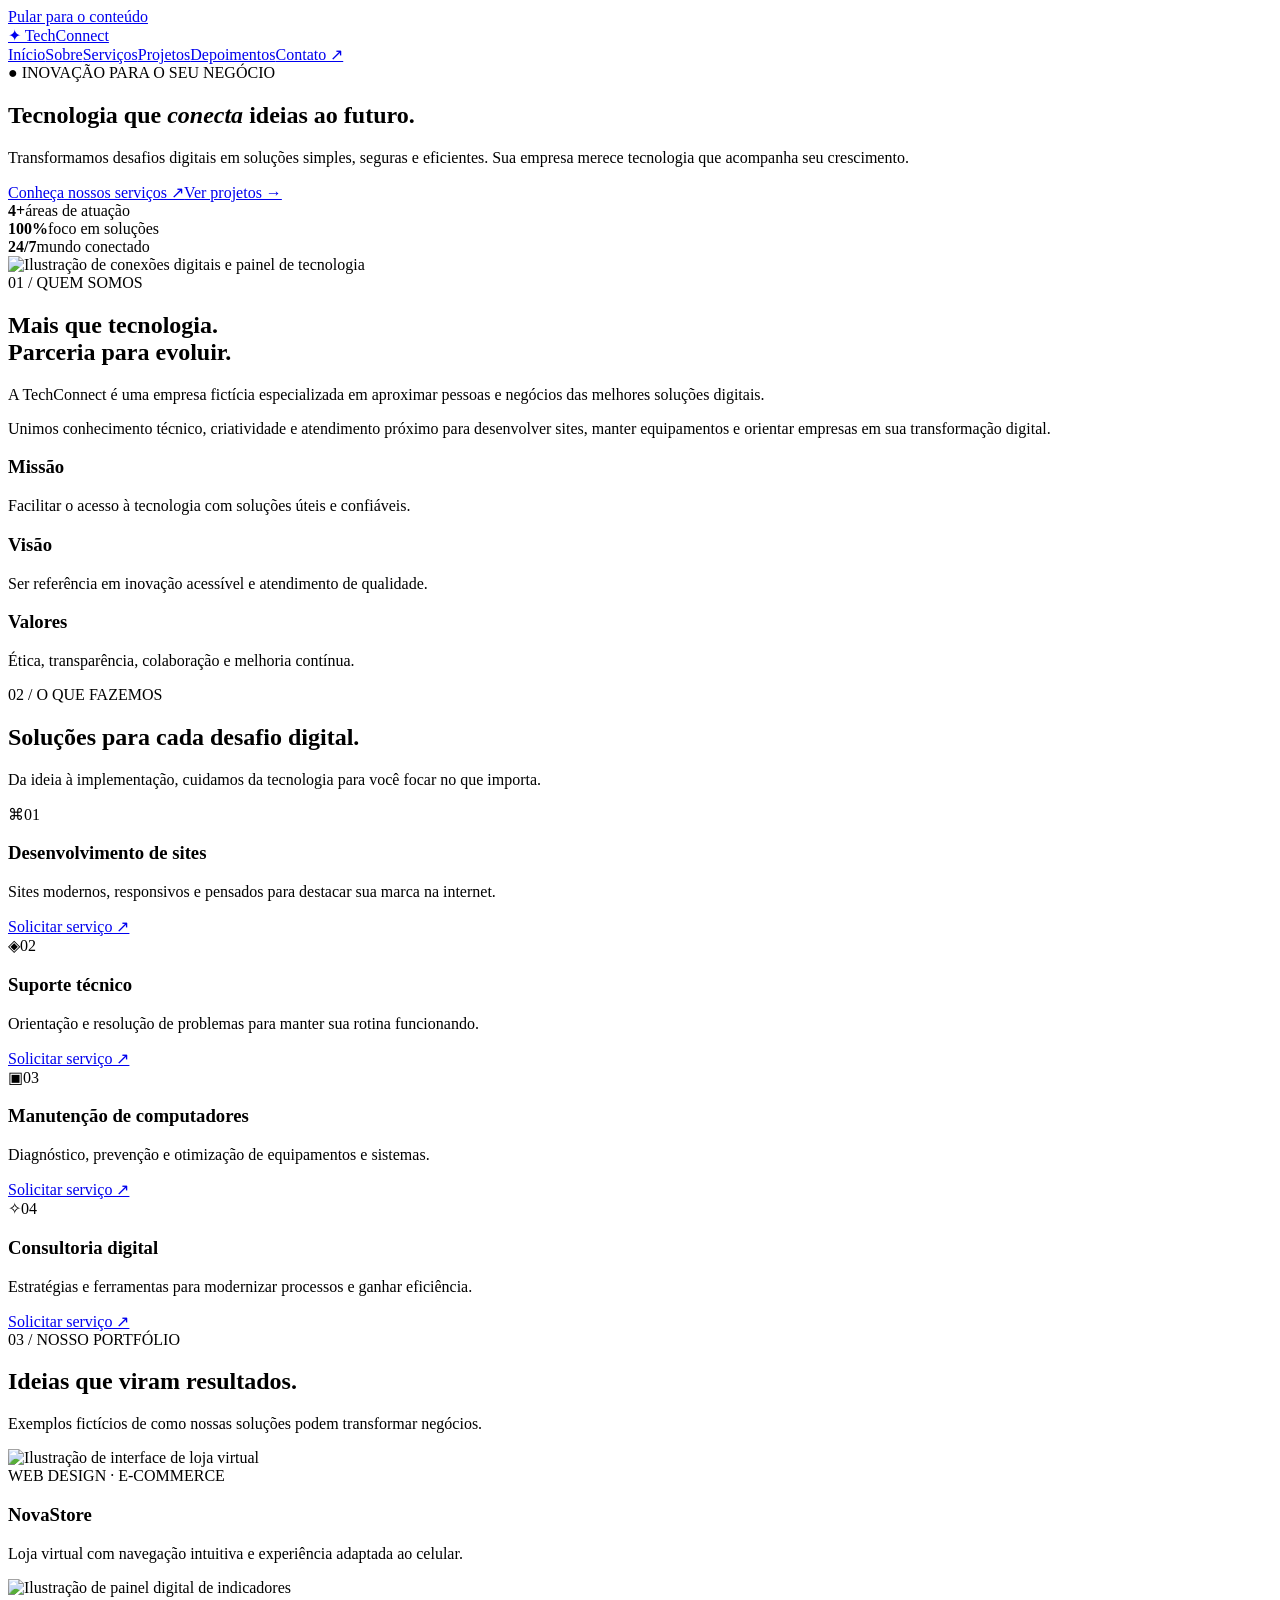
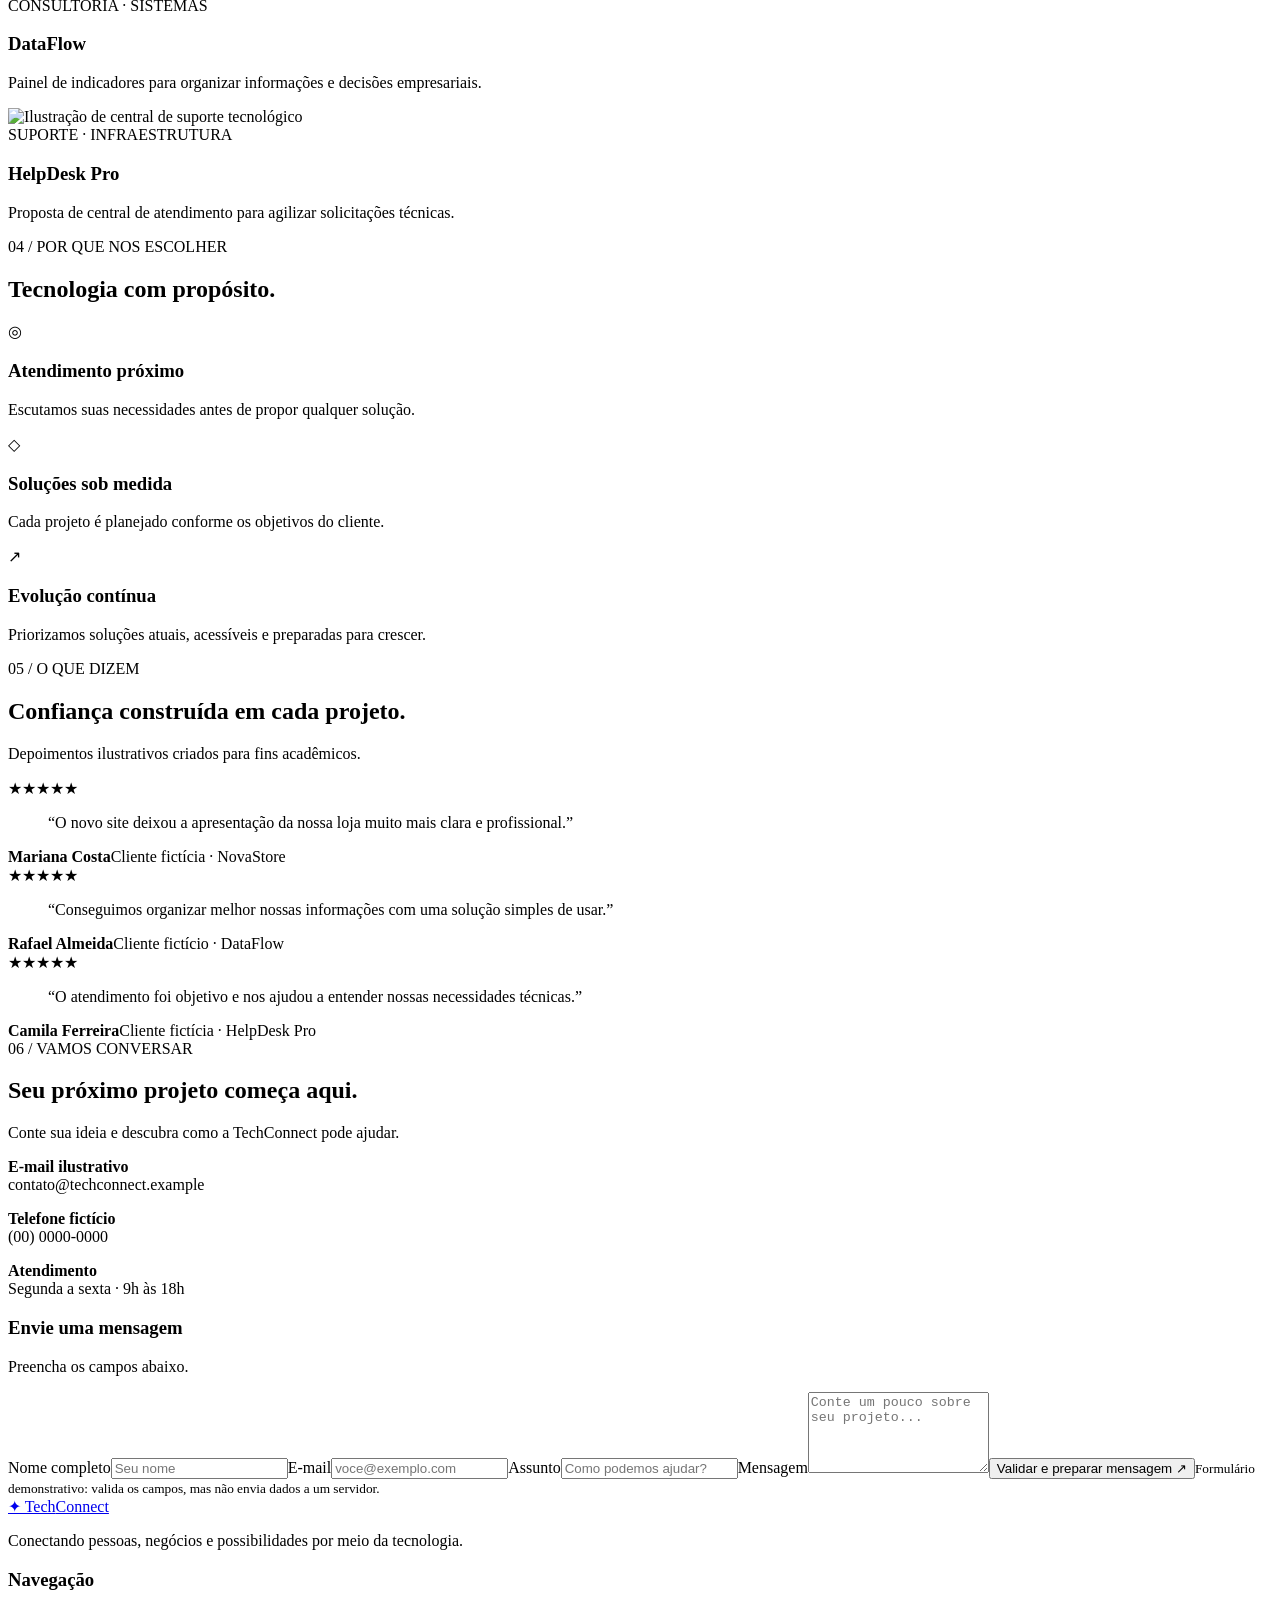
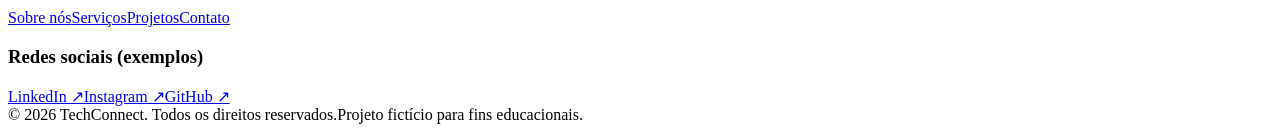
==== TechConnect/index.html @ 845e2096 "Adiciona site TechConnect - HTML" ====
<!doctype html>
<html lang="pt-BR">
<head>
<meta charset="utf-8"><meta name="viewport" content="width=device-width, initial-scale=1">
<meta name="description" content="TechConnect: suporte técnico, criação de sites e soluções digitais.">
<title>TechConnect | Tecnologia que impulsiona</title><link rel="stylesheet" href="css/estilo.css">
</head><body>
<a class="skip-link" href="#conteudo">Pular para o conteúdo</a>
<header class="cabecalho"><div class="container barra"><a class="marca" href="#inicio">✦ Tech<span>Connect</span></a><nav aria-label="Navegação principal"><a href="#inicio">Início</a><a href="#sobre">Sobre</a><a href="#servicos">Serviços</a><a href="#projetos">Projetos</a><a href="#depoimentos">Depoimentos</a><a href="#contato">Contato ↗</a></nav></div></header>
<main id="conteudo">
<section class="hero" id="inicio"><div class="container hero-grid"><div><span class="etiqueta">● INOVAÇÃO PARA O SEU NEGÓCIO</span><h1>Tecnologia que <em>conecta</em> ideias ao futuro.</h1><p>Transformamos desafios digitais em soluções simples, seguras e eficientes. Sua empresa merece tecnologia que acompanha seu crescimento.</p><div class="acoes"><a class="botao primario" href="#servicos">Conheça nossos serviços ↗</a><a class="botao secundario" href="#projetos">Ver projetos →</a></div><div class="hero-dados"><div><strong>4+</strong><span>áreas de atuação</span></div><div><strong>100%</strong><span>foco em soluções</span></div><div><strong>24/7</strong><span>mundo conectado</span></div></div></div><div class="hero-arte"><img src="imagens/tecnologia.svg" alt="Ilustração de conexões digitais e painel de tecnologia"></div></div></section>
<section class="secao" id="sobre"><div class="container sobre-grid"><div><span class="sobretitulo">01 / QUEM SOMOS</span><h2>Mais que tecnologia.<br><span>Parceria para evoluir.</span></h2></div><div><p class="texto-destaque">A TechConnect é uma empresa fictícia especializada em aproximar pessoas e negócios das melhores soluções digitais.</p><p>Unimos conhecimento técnico, criatividade e atendimento próximo para desenvolver sites, manter equipamentos e orientar empresas em sua transformação digital.</p><div class="valores"><article><h3>Missão</h3><p>Facilitar o acesso à tecnologia com soluções úteis e confiáveis.</p></article><article><h3>Visão</h3><p>Ser referência em inovação acessível e atendimento de qualidade.</p></article><article><h3>Valores</h3><p>Ética, transparência, colaboração e melhoria contínua.</p></article></div></div></div></section>
<section class="secao fundo-claro" id="servicos"><div class="container"><div class="titulo-secao"><div><span class="sobretitulo">02 / O QUE FAZEMOS</span><h2>Soluções para cada <span>desafio digital.</span></h2></div><p>Da ideia à implementação, cuidamos da tecnologia para você focar no que importa.</p></div><div class="grade servicos"><article class="cartao"><span class="icone-servico">⌘</span><span class="numero">01</span><h3>Desenvolvimento de sites</h3><p>Sites modernos, responsivos e pensados para destacar sua marca na internet.</p><a href="#contato">Solicitar serviço ↗</a></article><article class="cartao"><span class="icone-servico">◈</span><span class="numero">02</span><h3>Suporte técnico</h3><p>Orientação e resolução de problemas para manter sua rotina funcionando.</p><a href="#contato">Solicitar serviço ↗</a></article><article class="cartao"><span class="icone-servico">▣</span><span class="numero">03</span><h3>Manutenção de computadores</h3><p>Diagnóstico, prevenção e otimização de equipamentos e sistemas.</p><a href="#contato">Solicitar serviço ↗</a></article><article class="cartao"><span class="icone-servico">✧</span><span class="numero">04</span><h3>Consultoria digital</h3><p>Estratégias e ferramentas para modernizar processos e ganhar eficiência.</p><a href="#contato">Solicitar serviço ↗</a></article></div></div></section>
<section class="secao" id="projetos"><div class="container"><div class="titulo-secao"><div><span class="sobretitulo">03 / NOSSO PORTFÓLIO</span><h2>Ideias que viram <span>resultados.</span></h2></div><p>Exemplos fictícios de como nossas soluções podem transformar negócios.</p></div><div class="grade projetos"><article class="projeto"><img src="imagens/projeto-loja.svg" alt="Ilustração de interface de loja virtual" loading="lazy"><div><span>WEB DESIGN · E-COMMERCE</span><h3>NovaStore</h3><p>Loja virtual com navegação intuitiva e experiência adaptada ao celular.</p></div></article><article class="projeto"><img src="imagens/projeto-painel.svg" alt="Ilustração de painel digital de indicadores" loading="lazy"><div><span>CONSULTORIA · SISTEMAS</span><h3>DataFlow</h3><p>Painel de indicadores para organizar informações e decisões empresariais.</p></div></article><article class="projeto"><img src="imagens/projeto-suporte.svg" alt="Ilustração de central de suporte tecnológico" loading="lazy"><div><span>SUPORTE · INFRAESTRUTURA</span><h3>HelpDesk Pro</h3><p>Proposta de central de atendimento para agilizar solicitações técnicas.</p></div></article></div></div></section>
<section class="secao diferenciais"><div class="container"><span class="sobretitulo">04 / POR QUE NOS ESCOLHER</span><h2>Tecnologia com <span>propósito.</span></h2><div class="grade tres"><article><span class="diferencial-icone">◎</span><h3>Atendimento próximo</h3><p>Escutamos suas necessidades antes de propor qualquer solução.</p></article><article><span class="diferencial-icone">◇</span><h3>Soluções sob medida</h3><p>Cada projeto é planejado conforme os objetivos do cliente.</p></article><article><span class="diferencial-icone">↗</span><h3>Evolução contínua</h3><p>Priorizamos soluções atuais, acessíveis e preparadas para crescer.</p></article></div></div></section>
<section class="secao fundo-claro" id="depoimentos"><div class="container"><span class="sobretitulo">05 / O QUE DIZEM</span><h2>Confiança construída <span>em cada projeto.</span></h2><p class="aviso-ficticio">Depoimentos ilustrativos criados para fins acadêmicos.</p><div class="grade tres depoimentos"><article><div class="estrelas">★★★★★</div><blockquote>“O novo site deixou a apresentação da nossa loja muito mais clara e profissional.”</blockquote><strong>Mariana Costa</strong><span>Cliente fictícia · NovaStore</span></article><article><div class="estrelas">★★★★★</div><blockquote>“Conseguimos organizar melhor nossas informações com uma solução simples de usar.”</blockquote><strong>Rafael Almeida</strong><span>Cliente fictício · DataFlow</span></article><article><div class="estrelas">★★★★★</div><blockquote>“O atendimento foi objetivo e nos ajudou a entender nossas necessidades técnicas.”</blockquote><strong>Camila Ferreira</strong><span>Cliente fictícia · HelpDesk Pro</span></article></div></div></section>
<section class="secao contato" id="contato"><div class="container contato-grid"><div><span class="sobretitulo">06 / VAMOS CONVERSAR</span><h2>Seu próximo projeto <span>começa aqui.</span></h2><p>Conte sua ideia e descubra como a TechConnect pode ajudar.</p><div class="contato-info"><p><strong>E-mail ilustrativo</strong><br>contato@techconnect.example</p><p><strong>Telefone fictício</strong><br>(00) 0000-0000</p><p><strong>Atendimento</strong><br>Segunda a sexta · 9h às 18h</p></div></div><form class="formulario" action="#contato" method="get"><h3>Envie uma mensagem</h3><p>Preencha os campos abaixo.</p><label for="nome">Nome completo</label><input id="nome" name="nome" type="text" autocomplete="name" placeholder="Seu nome" required minlength="2"><label for="email">E-mail</label><input id="email" name="email" type="email" autocomplete="email" placeholder="voce@exemplo.com" required><label for="assunto">Assunto</label><input id="assunto" name="assunto" type="text" placeholder="Como podemos ajudar?" required><label for="mensagem">Mensagem</label><textarea id="mensagem" name="mensagem" rows="5" placeholder="Conte um pouco sobre seu projeto..." required minlength="10"></textarea><button class="botao primario" type="submit">Validar e preparar mensagem ↗</button><small>Formulário demonstrativo: valida os campos, mas não envia dados a um servidor.</small></form></div></section>
</main><footer class="rodape"><div class="container rodape-grid"><div><a class="marca" href="#inicio">✦ Tech<span>Connect</span></a><p>Conectando pessoas, negócios e possibilidades por meio da tecnologia.</p></div><div><h3>Navegação</h3><a href="#sobre">Sobre nós</a><a href="#servicos">Serviços</a><a href="#projetos">Projetos</a><a href="#contato">Contato</a></div><div><h3>Redes sociais (exemplos)</h3><a href="https://www.linkedin.com/" target="_blank" rel="noopener noreferrer">LinkedIn ↗</a><a href="https://www.instagram.com/" target="_blank" rel="noopener noreferrer">Instagram ↗</a><a href="https://github.com/" target="_blank" rel="noopener noreferrer">GitHub ↗</a></div></div><div class="container rodape-base"><span>© 2026 TechConnect. Todos os direitos reservados.</span><span>Projeto fictício para fins educacionais.</span></div></footer></body></html>
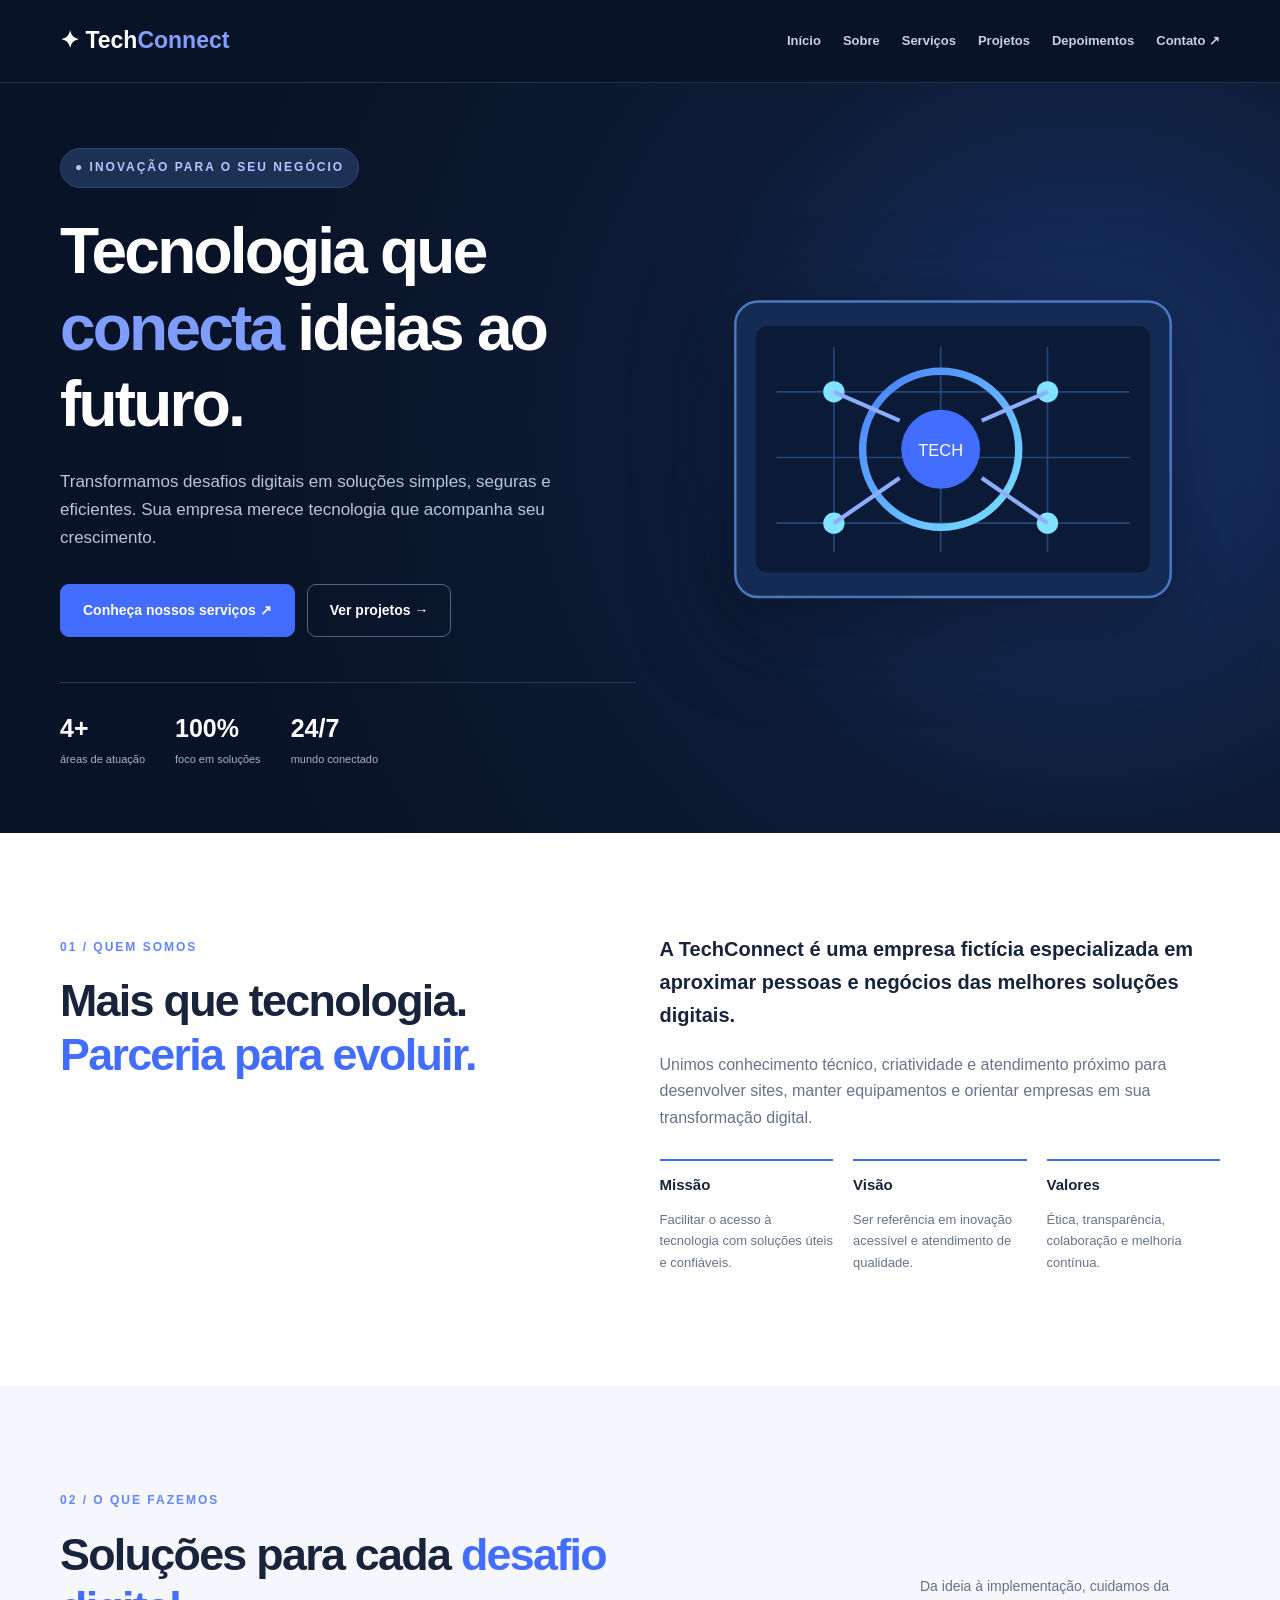
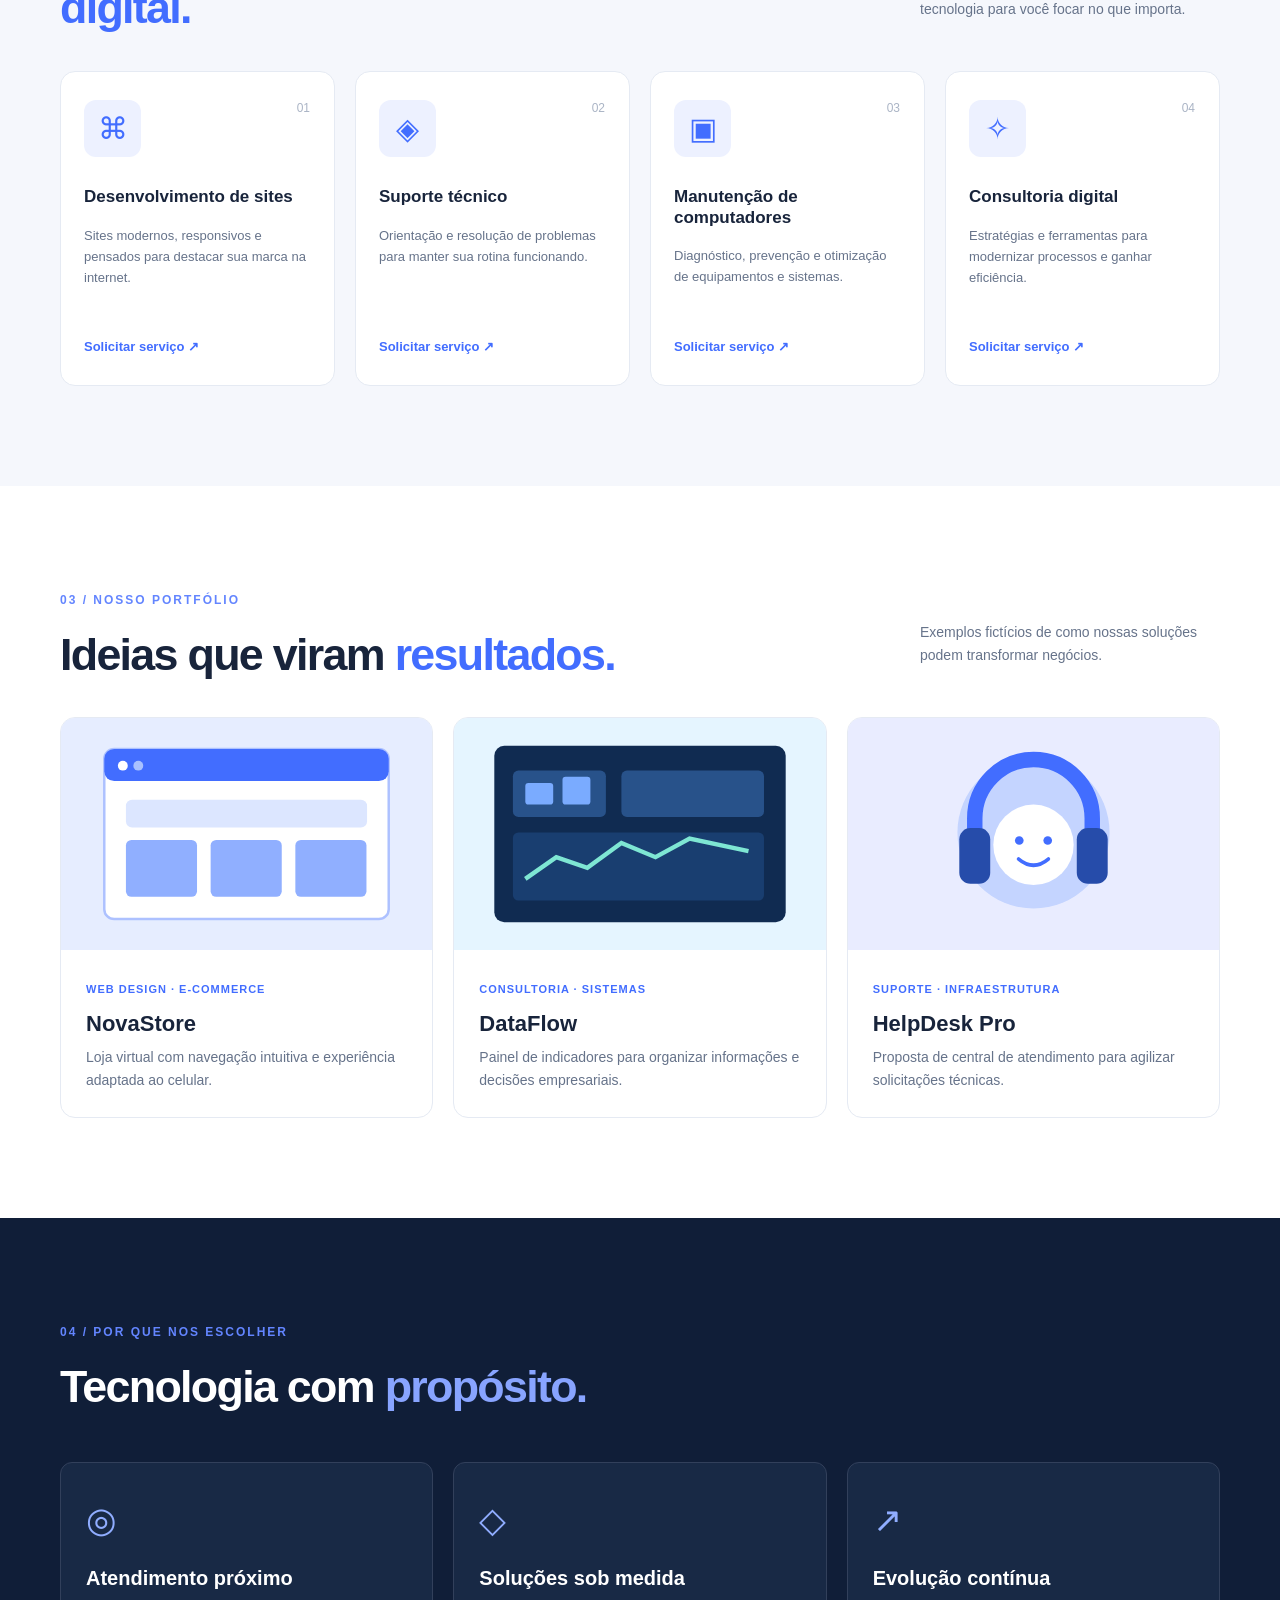
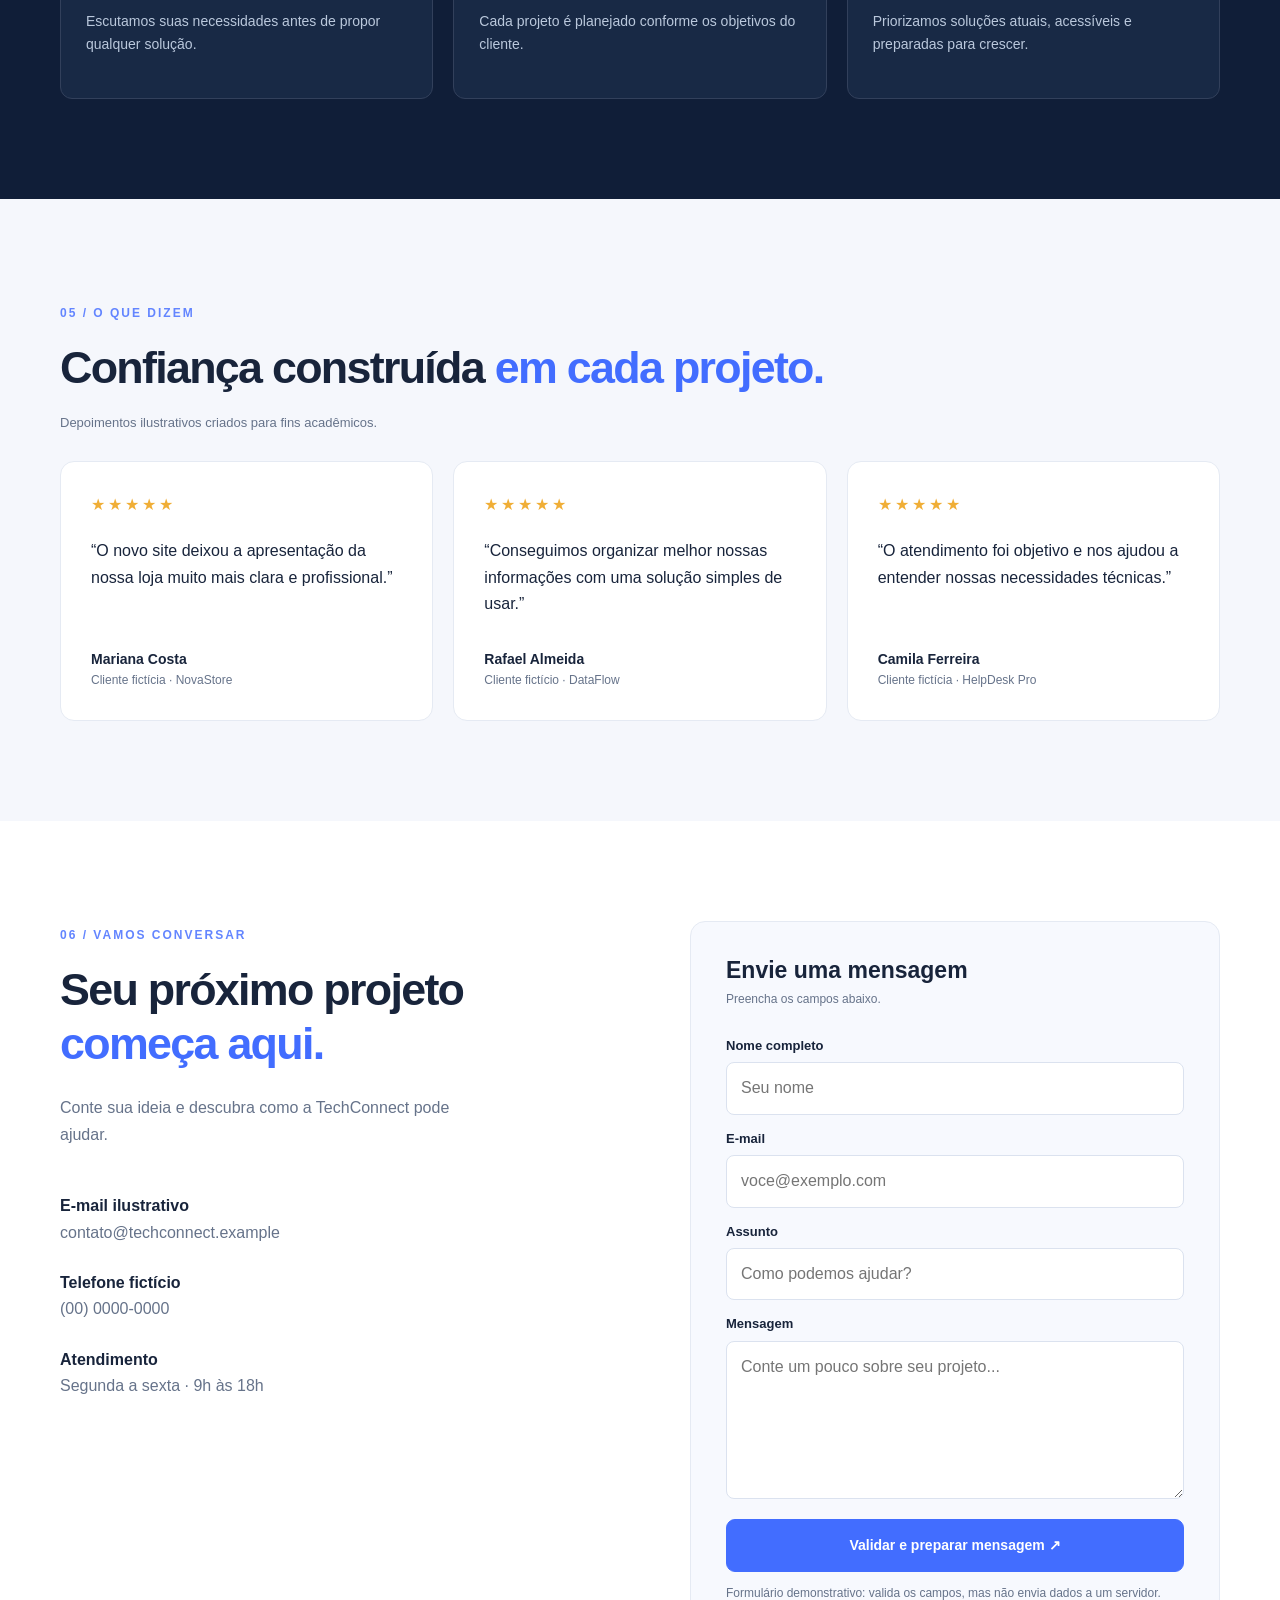
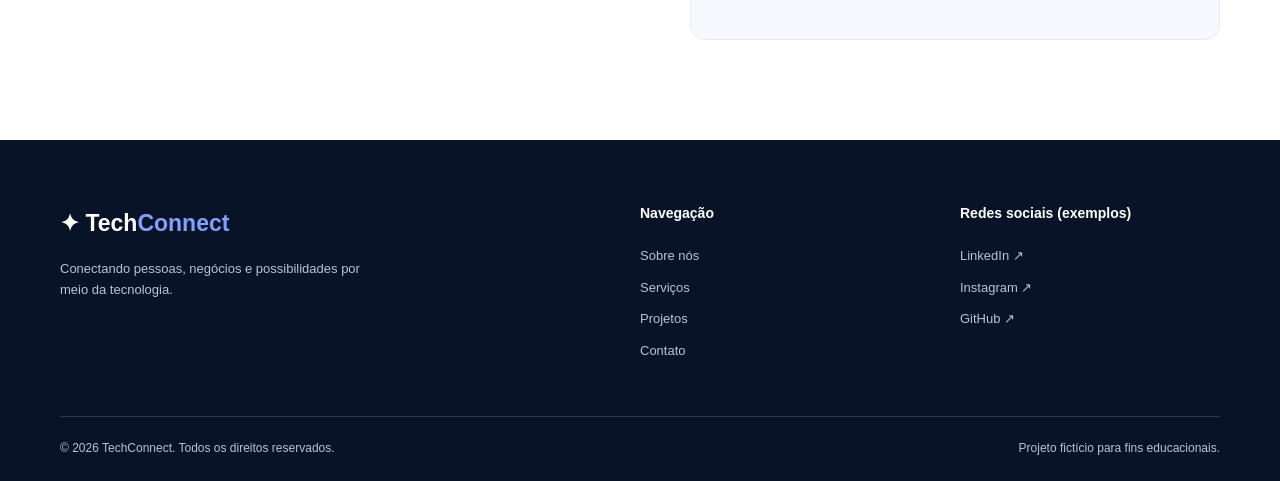
==== commit 8d54990f: "Organiza o TechConnect na raiz e preserva o endereço antigo do site" ====
--- a/TechConnect/index.html
+++ b/TechConnect/index.html
@@ -1,18 +1,14 @@
 <!doctype html>
 <html lang="pt-BR">
 <head>
-<meta charset="utf-8"><meta name="viewport" content="width=device-width, initial-scale=1">
-<meta name="description" content="TechConnect: suporte técnico, criação de sites e soluções digitais.">
-<title>TechConnect | Tecnologia que impulsiona</title><link rel="stylesheet" href="css/estilo.css">
-</head><body>
-<a class="skip-link" href="#conteudo">Pular para o conteúdo</a>
-<header class="cabecalho"><div class="container barra"><a class="marca" href="#inicio">✦ Tech<span>Connect</span></a><nav aria-label="Navegação principal"><a href="#inicio">Início</a><a href="#sobre">Sobre</a><a href="#servicos">Serviços</a><a href="#projetos">Projetos</a><a href="#depoimentos">Depoimentos</a><a href="#contato">Contato ↗</a></nav></div></header>
-<main id="conteudo">
-<section class="hero" id="inicio"><div class="container hero-grid"><div><span class="etiqueta">● INOVAÇÃO PARA O SEU NEGÓCIO</span><h1>Tecnologia que <em>conecta</em> ideias ao futuro.</h1><p>Transformamos desafios digitais em soluções simples, seguras e eficientes. Sua empresa merece tecnologia que acompanha seu crescimento.</p><div class="acoes"><a class="botao primario" href="#servicos">Conheça nossos serviços ↗</a><a class="botao secundario" href="#projetos">Ver projetos →</a></div><div class="hero-dados"><div><strong>4+</strong><span>áreas de atuação</span></div><div><strong>100%</strong><span>foco em soluções</span></div><div><strong>24/7</strong><span>mundo conectado</span></div></div></div><div class="hero-arte"><img src="imagens/tecnologia.svg" alt="Ilustração de conexões digitais e painel de tecnologia"></div></div></section>
-<section class="secao" id="sobre"><div class="container sobre-grid"><div><span class="sobretitulo">01 / QUEM SOMOS</span><h2>Mais que tecnologia.<br><span>Parceria para evoluir.</span></h2></div><div><p class="texto-destaque">A TechConnect é uma empresa fictícia especializada em aproximar pessoas e negócios das melhores soluções digitais.</p><p>Unimos conhecimento técnico, criatividade e atendimento próximo para desenvolver sites, manter equipamentos e orientar empresas em sua transformação digital.</p><div class="valores"><article><h3>Missão</h3><p>Facilitar o acesso à tecnologia com soluções úteis e confiáveis.</p></article><article><h3>Visão</h3><p>Ser referência em inovação acessível e atendimento de qualidade.</p></article><article><h3>Valores</h3><p>Ética, transparência, colaboração e melhoria contínua.</p></article></div></div></div></section>
-<section class="secao fundo-claro" id="servicos"><div class="container"><div class="titulo-secao"><div><span class="sobretitulo">02 / O QUE FAZEMOS</span><h2>Soluções para cada <span>desafio digital.</span></h2></div><p>Da ideia à implementação, cuidamos da tecnologia para você focar no que importa.</p></div><div class="grade servicos"><article class="cartao"><span class="icone-servico">⌘</span><span class="numero">01</span><h3>Desenvolvimento de sites</h3><p>Sites modernos, responsivos e pensados para destacar sua marca na internet.</p><a href="#contato">Solicitar serviço ↗</a></article><article class="cartao"><span class="icone-servico">◈</span><span class="numero">02</span><h3>Suporte técnico</h3><p>Orientação e resolução de problemas para manter sua rotina funcionando.</p><a href="#contato">Solicitar serviço ↗</a></article><article class="cartao"><span class="icone-servico">▣</span><span class="numero">03</span><h3>Manutenção de computadores</h3><p>Diagnóstico, prevenção e otimização de equipamentos e sistemas.</p><a href="#contato">Solicitar serviço ↗</a></article><article class="cartao"><span class="icone-servico">✧</span><span class="numero">04</span><h3>Consultoria digital</h3><p>Estratégias e ferramentas para modernizar processos e ganhar eficiência.</p><a href="#contato">Solicitar serviço ↗</a></article></div></div></section>
-<section class="secao" id="projetos"><div class="container"><div class="titulo-secao"><div><span class="sobretitulo">03 / NOSSO PORTFÓLIO</span><h2>Ideias que viram <span>resultados.</span></h2></div><p>Exemplos fictícios de como nossas soluções podem transformar negócios.</p></div><div class="grade projetos"><article class="projeto"><img src="imagens/projeto-loja.svg" alt="Ilustração de interface de loja virtual" loading="lazy"><div><span>WEB DESIGN · E-COMMERCE</span><h3>NovaStore</h3><p>Loja virtual com navegação intuitiva e experiência adaptada ao celular.</p></div></article><article class="projeto"><img src="imagens/projeto-painel.svg" alt="Ilustração de painel digital de indicadores" loading="lazy"><div><span>CONSULTORIA · SISTEMAS</span><h3>DataFlow</h3><p>Painel de indicadores para organizar informações e decisões empresariais.</p></div></article><article class="projeto"><img src="imagens/projeto-suporte.svg" alt="Ilustração de central de suporte tecnológico" loading="lazy"><div><span>SUPORTE · INFRAESTRUTURA</span><h3>HelpDesk Pro</h3><p>Proposta de central de atendimento para agilizar solicitações técnicas.</p></div></article></div></div></section>
-<section class="secao diferenciais"><div class="container"><span class="sobretitulo">04 / POR QUE NOS ESCOLHER</span><h2>Tecnologia com <span>propósito.</span></h2><div class="grade tres"><article><span class="diferencial-icone">◎</span><h3>Atendimento próximo</h3><p>Escutamos suas necessidades antes de propor qualquer solução.</p></article><article><span class="diferencial-icone">◇</span><h3>Soluções sob medida</h3><p>Cada projeto é planejado conforme os objetivos do cliente.</p></article><article><span class="diferencial-icone">↗</span><h3>Evolução contínua</h3><p>Priorizamos soluções atuais, acessíveis e preparadas para crescer.</p></article></div></div></section>
-<section class="secao fundo-claro" id="depoimentos"><div class="container"><span class="sobretitulo">05 / O QUE DIZEM</span><h2>Confiança construída <span>em cada projeto.</span></h2><p class="aviso-ficticio">Depoimentos ilustrativos criados para fins acadêmicos.</p><div class="grade tres depoimentos"><article><div class="estrelas">★★★★★</div><blockquote>“O novo site deixou a apresentação da nossa loja muito mais clara e profissional.”</blockquote><strong>Mariana Costa</strong><span>Cliente fictícia · NovaStore</span></article><article><div class="estrelas">★★★★★</div><blockquote>“Conseguimos organizar melhor nossas informações com uma solução simples de usar.”</blockquote><strong>Rafael Almeida</strong><span>Cliente fictício · DataFlow</span></article><article><div class="estrelas">★★★★★</div><blockquote>“O atendimento foi objetivo e nos ajudou a entender nossas necessidades técnicas.”</blockquote><strong>Camila Ferreira</strong><span>Cliente fictícia · HelpDesk Pro</span></article></div></div></section>
-<section class="secao contato" id="contato"><div class="container contato-grid"><div><span class="sobretitulo">06 / VAMOS CONVERSAR</span><h2>Seu próximo projeto <span>começa aqui.</span></h2><p>Conte sua ideia e descubra como a TechConnect pode ajudar.</p><div class="contato-info"><p><strong>E-mail ilustrativo</strong><br>contato@techconnect.example</p><p><strong>Telefone fictício</strong><br>(00) 0000-0000</p><p><strong>Atendimento</strong><br>Segunda a sexta · 9h às 18h</p></div></div><form class="formulario" action="#contato" method="get"><h3>Envie uma mensagem</h3><p>Preencha os campos abaixo.</p><label for="nome">Nome completo</label><input id="nome" name="nome" type="text" autocomplete="name" placeholder="Seu nome" required minlength="2"><label for="email">E-mail</label><input id="email" name="email" type="email" autocomplete="email" placeholder="voce@exemplo.com" required><label for="assunto">Assunto</label><input id="assunto" name="assunto" type="text" placeholder="Como podemos ajudar?" required><label for="mensagem">Mensagem</label><textarea id="mensagem" name="mensagem" rows="5" placeholder="Conte um pouco sobre seu projeto..." required minlength="10"></textarea><button class="botao primario" type="submit">Validar e preparar mensagem ↗</button><small>Formulário demonstrativo: valida os campos, mas não envia dados a um servidor.</small></form></div></section>
-</main><footer class="rodape"><div class="container rodape-grid"><div><a class="marca" href="#inicio">✦ Tech<span>Connect</span></a><p>Conectando pessoas, negócios e possibilidades por meio da tecnologia.</p></div><div><h3>Navegação</h3><a href="#sobre">Sobre nós</a><a href="#servicos">Serviços</a><a href="#projetos">Projetos</a><a href="#contato">Contato</a></div><div><h3>Redes sociais (exemplos)</h3><a href="https://www.linkedin.com/" target="_blank" rel="noopener noreferrer">LinkedIn ↗</a><a href="https://www.instagram.com/" target="_blank" rel="noopener noreferrer">Instagram ↗</a><a href="https://github.com/" target="_blank" rel="noopener noreferrer">GitHub ↗</a></div></div><div class="container rodape-base"><span>© 2026 TechConnect. Todos os direitos reservados.</span><span>Projeto fictício para fins educacionais.</span></div></footer></body></html>+  <meta charset="utf-8">
+  <meta name="viewport" content="width=device-width, initial-scale=1">
+  <title>TechConnect</title>
+  <link rel="canonical" href="../">
+  <script>location.replace("../" + location.search + location.hash);</script>
+  <meta http-equiv="refresh" content="0; url=../">
+</head>
+<body>
+  <p><a href="../">Abrir a página inicial da TechConnect</a></p>
+</body>
+</html>
